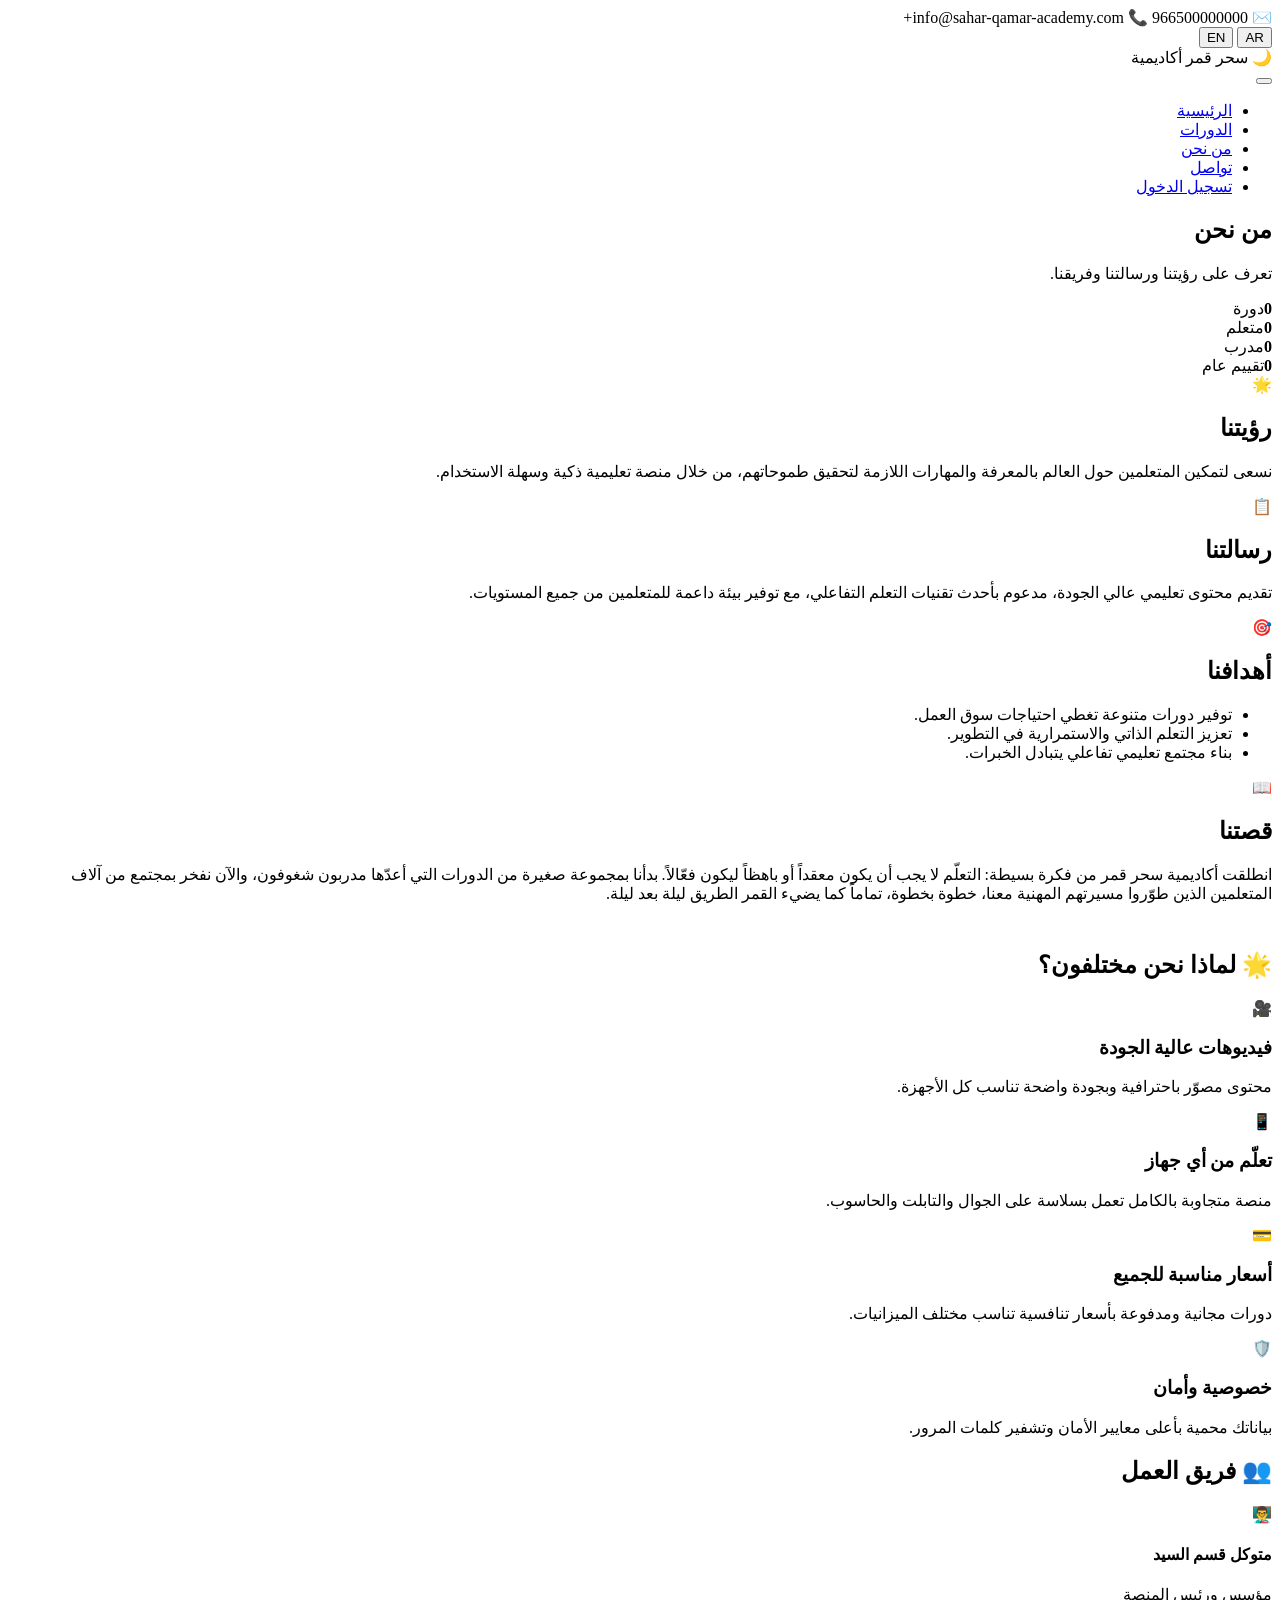
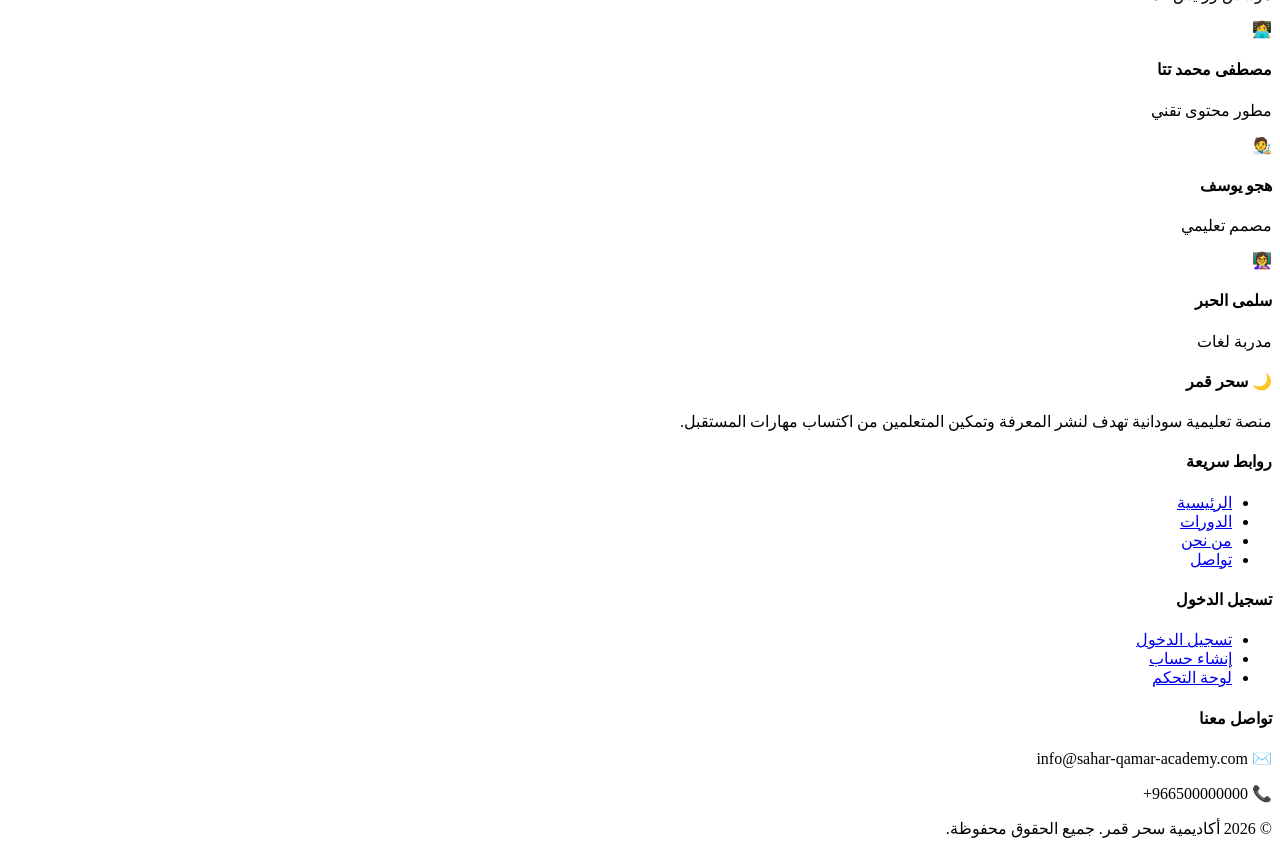
==== about.html @ 7740fefd "Add files via upload" ====
<!DOCTYPE html>
<html lang="ar" dir="rtl">
<head>
    <meta charset="UTF-8" />
    <meta name="viewport" content="width=device-width, initial-scale=1.0" />
    <title>من نحن | أكاديمية سحر قمر</title>
    <link rel="icon" href="data:image/svg+xml,<svg xmlns=%22http://www.w3.org/2000/svg%22 viewBox=%220 0 100 100%22><text y=%22.9em%22 font-size=%2290%22>🌙</text></svg>" />
    <link rel="stylesheet" href="style.css" />
</head>
<body>
    <div class="topbar">
        <div class="container">
            <div class="topbar-contact">
                <span data-i18n="top_email">✉️ info@sahar-qamar-academy.com</span>
                <span data-i18n="top_phone">📞 966500000000+</span>
            </div>
            <div class="lang-switch">
                <button type="button" data-lang="ar">AR</button>
                <button type="button" data-lang="en">EN</button>
            </div>
        </div>
    </div>

    <header class="navbar">
        <div class="container nav-container">
            <div class="logo">
                <span class="logo-icon">🌙</span>
                <span>
                    <span class="logo-text"><span data-i18n="site_name">سحر قمر</span></span>
                    <span class="logo-sub" data-i18n="site_name_sub">أكاديمية</span>
                </span>
            </div>
            <button class="nav-toggle" id="navToggle"><span></span><span></span><span></span></button>
            <nav class="nav-menu" id="navMenu">
                <ul>
                    <li><a href="index.html" data-i18n="nav_home">الرئيسية</a></li>
                    <li><a href="courses.html" data-i18n="nav_courses">الدورات</a></li>
                    <li><a href="about.html" class="active" data-i18n="nav_about">من نحن</a></li>
                    <li><a href="contact.html" data-i18n="nav_contact">تواصل</a></li>
                    <li><a href="login.html" id="navAuthLink" class="btn-nav-login" data-i18n="nav_login">تسجيل الدخول</a></li>
                </ul>
            </nav>
        </div>
    </header>

    <section class="page-header">
        <div class="container">
            <h1 data-i18n="ah_title">من نحن</h1>
            <p data-i18n="ah_desc">تعرف على رؤيتنا ورسالتنا وفريقنا.</p>
        </div>
    </section>

    <section class="about-section">
        <div class="container">
            <div class="stats-row">
                <div class="stat-box"><b class="counter" data-target="120" data-suffix="+">0</b><span data-i18n="stat_courses">دورة</span></div>
                <div class="stat-box"><b class="counter" data-target="12000" data-suffix="+">0</b><span data-i18n="stat_students">متعلم</span></div>
                <div class="stat-box"><b class="counter" data-target="45" data-suffix="+">0</b><span data-i18n="stat_instructors">مدرب</span></div>
                <div class="stat-box"><b class="counter" data-target="4.9" data-decimals="1" data-suffix="/5">0</b><span data-i18n="stat_rating">تقييم عام</span></div>
            </div>

            <div class="about-card">
                <div class="about-icon">🌟</div>
                <h2 data-i18n="vision_title">رؤيتنا</h2>
                <p data-i18n="vision_desc">نسعى لتمكين المتعلمين حول العالم بالمعرفة والمهارات اللازمة لتحقيق طموحاتهم، من خلال منصة تعليمية ذكية وسهلة الاستخدام.</p>
            </div>
            <div class="about-card">
                <div class="about-icon">📋</div>
                <h2 data-i18n="mission_title">رسالتنا</h2>
                <p data-i18n="mission_desc">تقديم محتوى تعليمي عالي الجودة، مدعوم بأحدث تقنيات التعلم التفاعلي، مع توفير بيئة داعمة للمتعلمين من جميع المستويات.</p>
            </div>
            <div class="about-card">
                <div class="about-icon">🎯</div>
                <h2 data-i18n="goals_title">أهدافنا</h2>
                <ul>
                    <li data-i18n="goal1">توفير دورات متنوعة تغطي احتياجات سوق العمل.</li>
                    <li data-i18n="goal2">تعزيز التعلم الذاتي والاستمرارية في التطوير.</li>
                    <li data-i18n="goal3">بناء مجتمع تعليمي تفاعلي يتبادل الخبرات.</li>
                </ul>
            </div>

            <div class="about-card">
                <div class="about-icon">📖</div>
                <h2 data-i18n="story_title">قصتنا</h2>
                <p data-i18n="story_desc">انطلقت أكاديمية سحر قمر من فكرة بسيطة: التعلّم لا يجب أن يكون معقداً أو باهظاً ليكون فعّالاً. بدأنا بمجموعة صغيرة من الدورات التي أعدّها مدربون شغوفون، والآن نفخر بمجتمع من آلاف المتعلمين الذين طوّروا مسيرتهم المهنية معنا، خطوة بخطوة، تماماً كما يضيء القمر الطريق ليلة بعد ليلة.</p>
            </div>

            <h2 class="section-title" style="margin-top:3rem;" data-i18n="why_diff_title">🌟 لماذا نحن مختلفون؟</h2>
            <div class="features-grid" style="margin-bottom:1rem;">
                <div class="feature-card">
                    <div class="feature-icon">🎥</div>
                    <h3 data-i18n="why1_title">فيديوهات عالية الجودة</h3>
                    <p data-i18n="why1_desc">محتوى مصوّر باحترافية وبجودة واضحة تناسب كل الأجهزة.</p>
                </div>
                <div class="feature-card">
                    <div class="feature-icon">📱</div>
                    <h3 data-i18n="why2_title">تعلّم من أي جهاز</h3>
                    <p data-i18n="why2_desc">منصة متجاوبة بالكامل تعمل بسلاسة على الجوال والتابلت والحاسوب.</p>
                </div>
                <div class="feature-card">
                    <div class="feature-icon">💳</div>
                    <h3 data-i18n="why3_title">أسعار مناسبة للجميع</h3>
                    <p data-i18n="why3_desc">دورات مجانية ومدفوعة بأسعار تنافسية تناسب مختلف الميزانيات.</p>
                </div>
                <div class="feature-card">
                    <div class="feature-icon">🛡️</div>
                    <h3 data-i18n="why4_title">خصوصية وأمان</h3>
                    <p data-i18n="why4_desc">بياناتك محمية بأعلى معايير الأمان وتشفير كلمات المرور.</p>
                </div>
            </div>

            <div class="team-section">
                <h2 data-i18n="team_title">👥 فريق العمل</h2>
                <div class="team-grid">
                    <div class="team-member">
                        <span class="team-emoji">👨‍🏫</span>
                        <h4>متوكل قسم السيد</h4>
                        <p>مؤسس ورئيس المنصة</p>
                    </div>
                    <div class="team-member">
                        <span class="team-emoji">👩‍💻</span>
                        <h4>مصطفى محمد تتا</h4>
                        <p>مطور محتوى تقني</p>
                    </div>
                    <div class="team-member">
                        <span class="team-emoji">🧑‍🎨</span>
                        <h4>هجو يوسف</h4>
                        <p>مصمم تعليمي</p>
                    </div>
                    <div class="team-member">
                        <span class="team-emoji">👩‍🏫</span>
                        <h4>سلمى الحبر</h4>
                        <p>مدربة لغات</p>
                    </div>
                </div>
            </div>
        </div>
    </section>

    <footer class="footer">
        <div class="container footer-container">
            <div class="footer-col">
                <h4>🌙 <span data-i18n="site_name">سحر قمر</span></h4>
                <p data-i18n="footer_about">منصة تعليمية سودانية تهدف لنشر المعرفة وتمكين المتعلمين من اكتساب مهارات المستقبل.</p>
            </div>
            <div class="footer-col">
                <h4 data-i18n="footer_links">روابط سريعة</h4>
                <ul>
                    <li><a href="index.html" data-i18n="nav_home">الرئيسية</a></li>
                    <li><a href="courses.html" data-i18n="nav_courses">الدورات</a></li>
                    <li><a href="about.html" data-i18n="nav_about">من نحن</a></li>
                    <li><a href="contact.html" data-i18n="nav_contact">تواصل</a></li>
                </ul>
            </div>
            <div class="footer-col">
                <h4 data-i18n="nav_login">تسجيل الدخول</h4>
                <ul>
                    <li><a href="login.html" data-i18n="nav_login">تسجيل الدخول</a></li>
                    <li><a href="register.html" data-i18n="nav_register">إنشاء حساب</a></li>
                    <li><a href="backend/admin/login.php">لوحة التحكم</a></li>
                </ul>
            </div>
            <div class="footer-col">
                <h4 data-i18n="footer_contact">تواصل معنا</h4>
                <p data-i18n="top_email">✉️ info@sahar-qamar-academy.com</p>
                <p data-i18n="top_phone">📞 966500000000+</p>
            </div>
        </div>
        <div class="footer-bottom"><p data-i18n="footer_rights">© 2026 أكاديمية سحر قمر. جميع الحقوق محفوظة.</p></div>
    </footer>

    <script src="lang.js"></script>
    <script src="script.js"></script>
</body>
</html>
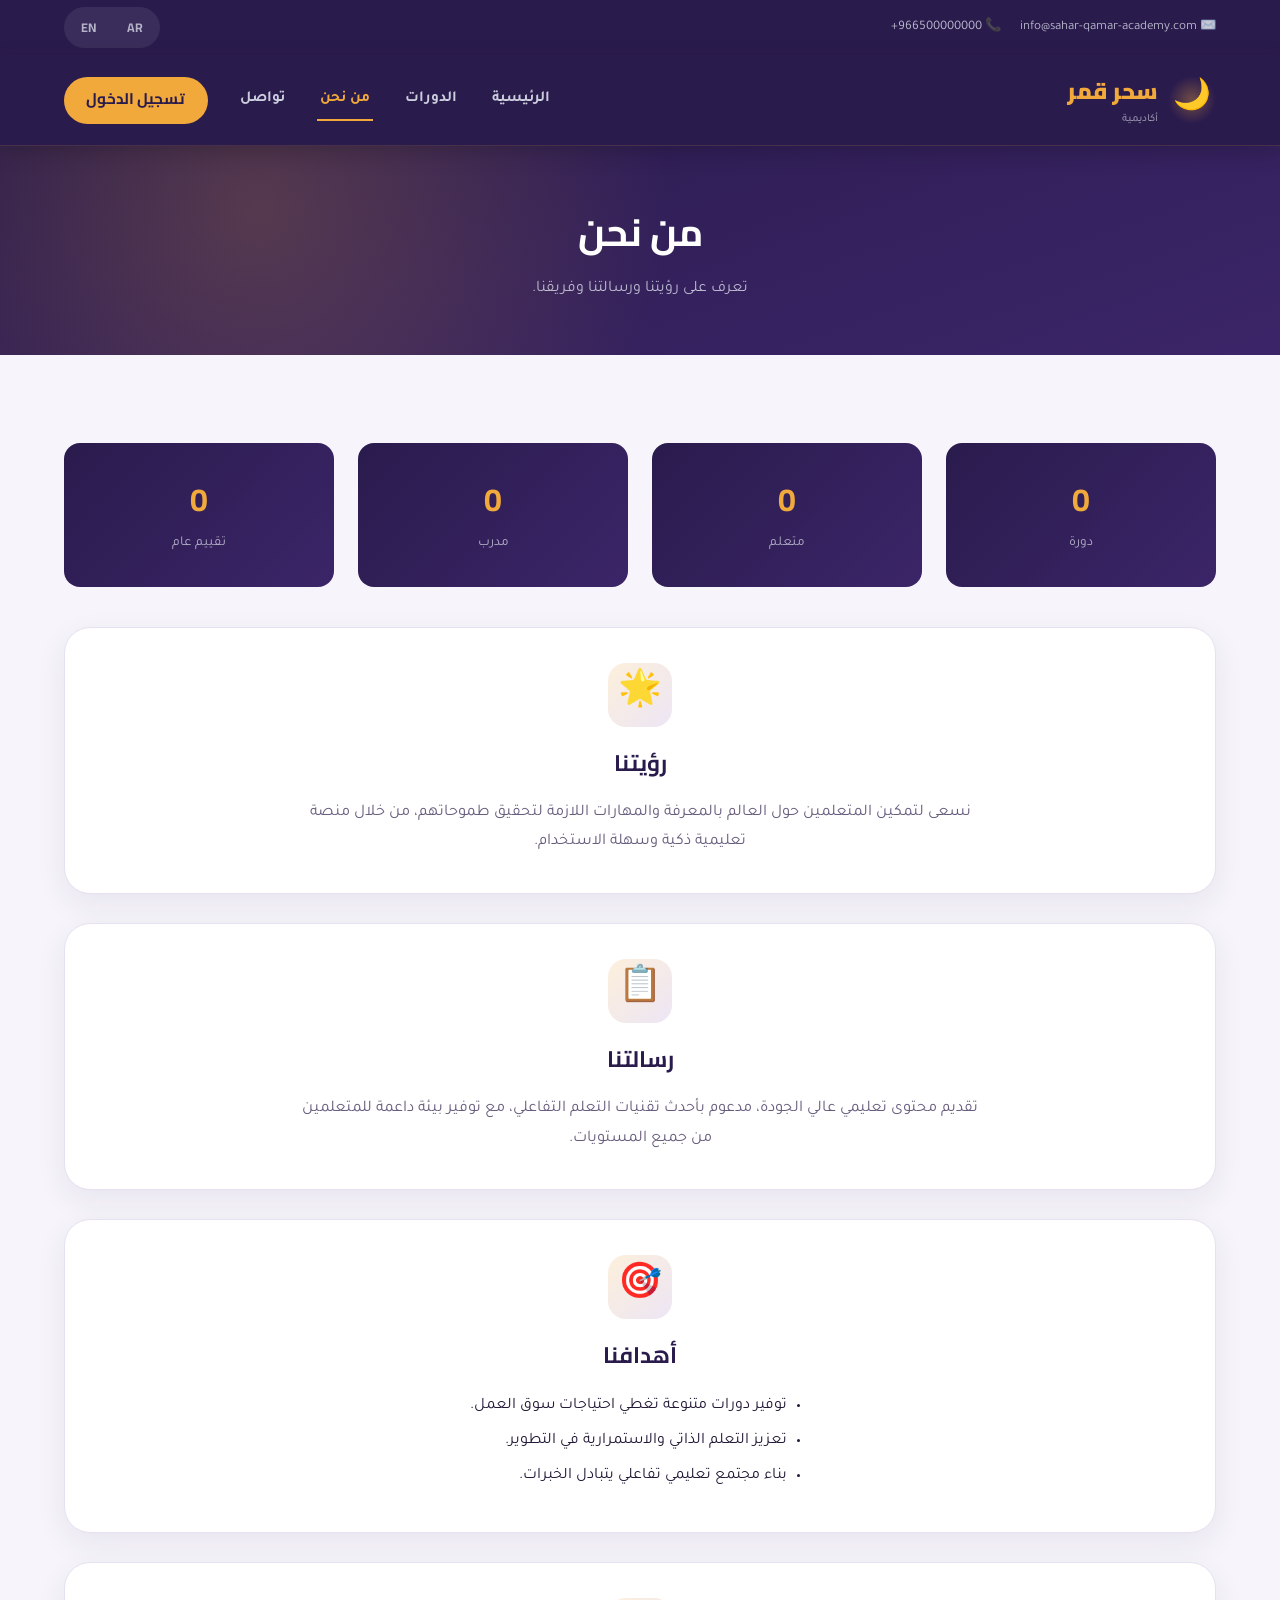
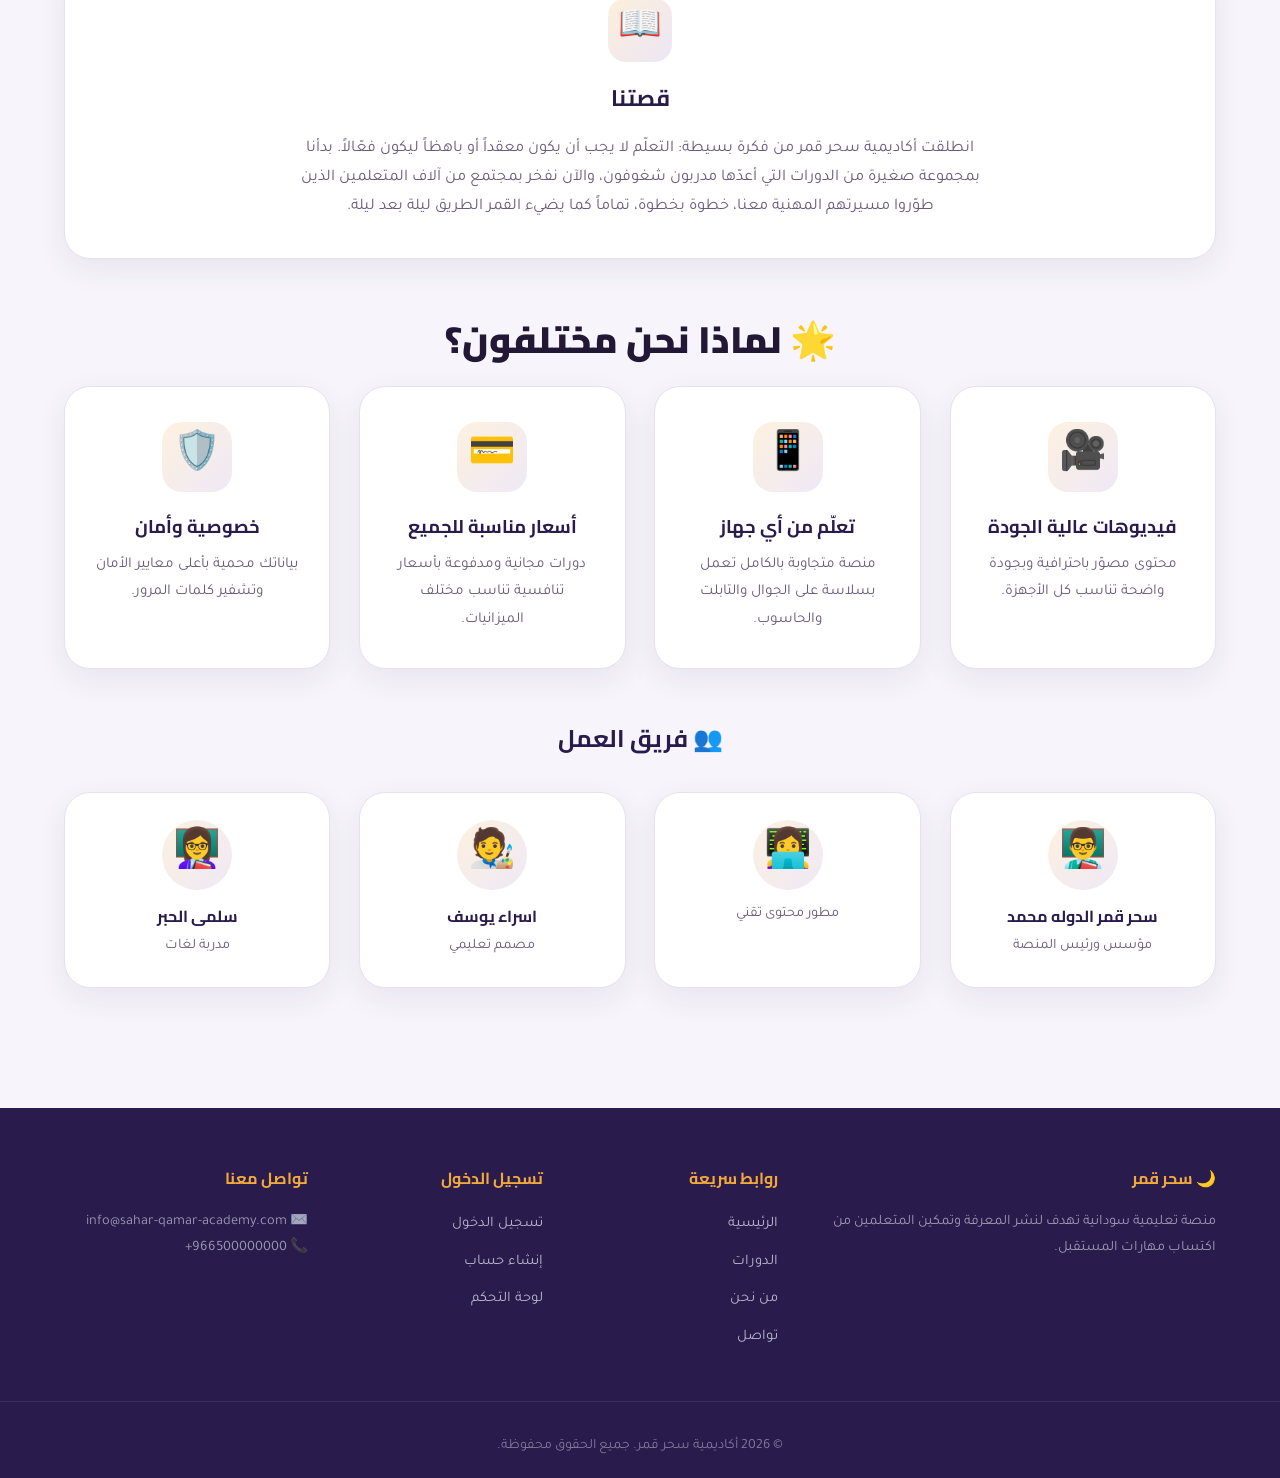
==== commit 714b1cca: "Add files via upload" ====
--- a/about.html
+++ b/about.html
@@ -114,17 +114,17 @@
                 <div class="team-grid">
                     <div class="team-member">
                         <span class="team-emoji">👨‍🏫</span>
-                        <h4>متوكل قسم السيد</h4>
+                        <h4>سحر قمر الدوله محمد</h4>
                         <p>مؤسس ورئيس المنصة</p>
                     </div>
                     <div class="team-member">
                         <span class="team-emoji">👩‍💻</span>
-                        <h4>مصطفى محمد تتا</h4>
+                      <h4<صفاء ابوحليمه ا</h4>
                         <p>مطور محتوى تقني</p>
                     </div>
                     <div class="team-member">
                         <span class="team-emoji">🧑‍🎨</span>
-                        <h4>هجو يوسف</h4>
+                        <h4>اسراء يوسف</h4>
                         <p>مصمم تعليمي</p>
                     </div>
                     <div class="team-member">
--- a/style.css
+++ b/style.css
@@ -0,0 +1,581 @@
+@import url('https://fonts.googleapis.com/css2?family=Cairo:wght@500;700;800;900&family=Tajawal:wght@400;500;700&display=swap');
+
+/* ============================================================
+   نظام التصميم — أكاديمية سحر قمر
+   الفكرة: أناقة ملكية — بنفسجي ملكي عميق،
+   توهّج ذهبي دافئ، ولمسة بنفسجية فاتحة مساعدة.
+   ============================================================ */
+:root{
+    --navy:        #2A1B4D;
+    --navy-2:      #3B2568;
+    --navy-3:      #4D3182;
+    --bg:          #F7F5FB;
+    --surface:     #FFFFFF;
+    --gold:        #F2A93B;
+    --gold-dark:   #D9860F;
+    --teal:        #8B5FBF;
+    --teal-dark:   #6B3FA0;
+    --text:        #221836;
+    --text-soft:   #675C7D;
+    --text-invert: #EDE8F7;
+    --border:      #E6E1F0;
+    --radius-lg:   26px;
+    --radius-md:   16px;
+    --radius-sm:   10px;
+    --shadow-soft: 0 10px 30px rgba(42, 27, 77, 0.08);
+    --shadow-gold: 0 10px 28px rgba(242, 169, 59, 0.35);
+    --font-display: 'Cairo', 'Segoe UI', Tahoma, sans-serif;
+    --font-body:    'Tajawal', 'Segoe UI', Tahoma, sans-serif;
+}
+
+*{ margin:0; padding:0; box-sizing:border-box; }
+
+html{ scroll-behavior:smooth; }
+
+body{
+    background: var(--bg);
+    color: var(--text);
+    font-family: var(--font-body);
+    line-height: 1.8;
+    overflow-x: hidden;
+}
+
+/* ===== انتقال سلس بين الصفحات ===== */
+html.page-transition body{ opacity:0; transform:translateY(14px) scale(.99); transition:opacity .32s ease, transform .32s ease; }
+html.page-transition.page-loaded body{ opacity:1; transform:translateY(0) scale(1); }
+html.page-transition.page-leaving body{ opacity:0; transform:translateY(-14px) scale(.99); transition:opacity .18s ease, transform .18s ease; }
+@media (prefers-reduced-motion: reduce){
+    html.page-transition body{ opacity:1; transform:none; transition:none; }
+}
+
+h1,h2,h3,h4,h5,.brand-font{ font-family: var(--font-display); }
+
+.container{ max-width:1200px; margin:0 auto; padding:0 1.5rem; }
+
+a{ text-decoration:none; color:inherit; }
+ul{ list-style:none; }
+img{ max-width:100%; display:block; }
+
+::selection{ background: var(--gold); color: var(--navy); }
+
+:focus-visible{ outline: 3px solid var(--teal); outline-offset: 3px; border-radius: 6px; }
+
+/* ===== أزرار ===== */
+.btn{
+    display:inline-flex; align-items:center; justify-content:center; gap:.5rem;
+    padding:.85rem 2.1rem; border-radius:50px; font-weight:700; font-size:1rem;
+    font-family: var(--font-display);
+    transition:.25s ease; border:none; cursor:pointer; text-align:center;
+}
+.btn-primary{
+    background: linear-gradient(135deg, var(--gold) 0%, var(--gold-dark) 100%);
+    color: var(--navy);
+    box-shadow: var(--shadow-gold);
+}
+.btn-primary:hover{ transform:translateY(-3px); box-shadow:0 14px 32px rgba(242,169,59,.45); }
+
+.btn-outline{
+    background: transparent; color: var(--text-invert);
+    border:2px solid rgba(232,236,247,.4);
+}
+.btn-outline:hover{ background: rgba(232,236,247,.12); border-color: var(--gold); color: var(--gold); }
+
+.text-center{ text-align:center; }
+
+/* ===== شريط اللغة العلوي ===== */
+.topbar{
+    background: var(--navy);
+    color: rgba(232,236,247,.75);
+    font-size:.82rem;
+    padding:.45rem 0;
+}
+.topbar .container{
+    display:flex; justify-content:space-between; align-items:center; flex-wrap:wrap; gap:.5rem;
+}
+.topbar-contact{ display:flex; gap:1.2rem; flex-wrap:wrap; }
+.lang-switch{
+    display:flex; gap:.35rem; background:rgba(255,255,255,.08);
+    padding:.25rem; border-radius:30px;
+}
+.lang-switch button{
+    background:transparent; border:none; color:rgba(232,236,247,.7);
+    font-family: var(--font-display); font-weight:700; font-size:.78rem;
+    padding:.3rem .8rem; border-radius:20px; cursor:pointer; transition:.2s;
+}
+.lang-switch button.active{ background: var(--gold); color: var(--navy); }
+
+/* ===== شريط التنقل ===== */
+.navbar{
+    background: var(--navy);
+    padding: 1rem 0;
+    position: sticky; top:0; z-index:100;
+    box-shadow: 0 6px 20px rgba(0,0,0,.18);
+    border-bottom: 1px solid rgba(242,169,59,.15);
+}
+.nav-container{ display:flex; justify-content:space-between; align-items:center; }
+
+.logo{ display:flex; align-items:center; gap:.6rem; }
+.logo-icon{
+    font-size:1.9rem; width:48px; height:48px; display:flex; align-items:center; justify-content:center;
+    background: radial-gradient(circle, rgba(242,169,59,.35) 0%, rgba(242,169,59,0) 70%);
+}
+.logo-text{
+    font-family: var(--font-display); font-weight:900; font-size:1.4rem; color:#fff; letter-spacing:.3px;
+}
+.logo-text span{ color: var(--gold); }
+.logo-sub{
+    display:block; font-size:.68rem; font-weight:500; color: rgba(232,236,247,.55);
+    font-family: var(--font-body); margin-top:-2px;
+}
+
+.nav-menu{
+    position:static; background:transparent; border:none; box-shadow:none; padding:0; min-width:0;
+    opacity:1; visibility:visible; transform:none;
+}
+.nav-menu ul{ display:flex; align-items:center; gap:1.8rem; }
+.nav-menu ul li a{
+    display:inline-block; color: rgba(232,236,247,.85); font-weight:600; font-size:.96rem;
+    padding:.4rem .2rem; border-radius:0; border-bottom:2px solid transparent; transition:.25s;
+}
+.nav-menu ul li a:hover, .nav-menu ul li a.active{
+    background:transparent; border-bottom-color: var(--gold); color: var(--gold);
+}
+.nav-menu .btn-nav-login{
+    background: var(--gold); color: var(--navy); padding:.55rem 1.4rem; border-radius:30px;
+    font-family: var(--font-display); font-weight:700; margin-top:0;
+}
+.nav-menu .btn-nav-login:hover{ background: var(--gold-dark); }
+
+.nav-toggle{ display:none; flex-direction:column; gap:5px; background:none; border:none; cursor:pointer; padding:.4rem; z-index:201; position:relative; }
+.nav-toggle span{ display:block; width:26px; height:3px; background: var(--gold); border-radius:3px; transition:.25s; }
+.nav-toggle.active span:nth-child(1){ transform:translateY(8px) rotate(45deg); }
+.nav-toggle.active span:nth-child(2){ opacity:0; }
+.nav-toggle.active span:nth-child(3){ transform:translateY(-8px) rotate(-45deg); }
+.nav-container{ position:relative; }
+
+/* ===== البانر الرئيسي ===== */
+.hero{
+    padding: 5rem 0 6rem;
+    background: radial-gradient(circle at 85% 20%, rgba(242,169,59,.25) 0%, transparent 45%),
+                linear-gradient(160deg, var(--navy) 0%, var(--navy-2) 55%, var(--navy-3) 100%);
+    color: var(--text-invert);
+    position: relative;
+    overflow: hidden;
+}
+.hero::before{
+    content:'';
+    position:absolute; inset:0;
+    background-image: radial-gradient(rgba(255,255,255,.06) 1px, transparent 1px);
+    background-size: 26px 26px;
+    opacity:.5;
+}
+.hero-container{ display:flex; flex-direction:column; align-items:center; text-align:center; gap:2.5rem; position:relative; z-index:1; }
+.hero-content{ flex:1.1; max-width:720px; }
+.hero-content p{ margin-inline:auto; }
+.hero-buttons{ justify-content:center; }
+.hero-stats{ justify-content:center; }
+.hero-eyebrow{
+    display:inline-flex; align-items:center; gap:.5rem;
+    background: rgba(242,169,59,.14); border:1px solid rgba(242,169,59,.4);
+    color: var(--gold); font-weight:700; font-size:.82rem;
+    padding:.4rem 1rem; border-radius:30px; margin-bottom:1.4rem;
+}
+.hero-content h1{
+    font-size:3.1rem; font-weight:900; line-height:1.25; color:#fff;
+}
+.hero-content h1 span{
+    background: linear-gradient(90deg, var(--gold), #ffd68a);
+    -webkit-background-clip:text; background-clip:text; color:transparent;
+}
+.hero-content p{ margin:1.4rem 0 2rem; font-size:1.15rem; color: rgba(232,236,247,.78); max-width:560px; }
+.hero-buttons{ display:flex; gap:1rem; flex-wrap:wrap; margin-bottom:2.5rem; }
+
+.hero-stats{ display:flex; gap:2.2rem; flex-wrap:wrap; }
+.hero-stat b{ display:block; font-family:var(--font-display); font-size:1.7rem; color: var(--gold); }
+.hero-stat span{ font-size:.85rem; color: rgba(232,236,247,.65); }
+
+.hero-image{ flex:1; display:flex; justify-content:center; position:relative; z-index:1; }
+.beacon{
+    position:relative; width:280px; height:280px; display:flex; align-items:center; justify-content:center;
+}
+.beacon::before{
+    content:''; position:absolute; inset:-40px;
+    background: radial-gradient(circle, rgba(242,169,59,.42) 0%, rgba(139,95,191,.22) 45%, transparent 70%);
+    animation: pulseGlow 3.5s ease-in-out infinite;
+}
+.beacon-icon{ font-size:9rem; filter: drop-shadow(0 10px 30px rgba(245,185,66,.55)); position:relative; display:inline-block; animation: floatMoon 5s ease-in-out infinite; }
+.sparkle{ position:absolute; font-size:1.4rem; animation: twinkle 2.4s ease-in-out infinite; }
+.sparkle.s1{ top:8%; right:12%; animation-delay:0s; }
+.sparkle.s2{ bottom:14%; left:8%; font-size:1rem; animation-delay:.8s; }
+.sparkle.s3{ top:20%; left:0; font-size:1.1rem; animation-delay:1.4s; }
+@keyframes pulseGlow{
+    0%,100%{ transform:scale(1); opacity:.8; }
+    50%{ transform:scale(1.12); opacity:1; }
+}
+@keyframes floatMoon{
+    0%,100%{ transform:translateY(0) rotate(-2deg); }
+    50%{ transform:translateY(-14px) rotate(2deg); }
+}
+@keyframes twinkle{
+    0%,100%{ opacity:.25; transform:scale(.8); }
+    50%{ opacity:1; transform:scale(1.15); }
+}
+@media (prefers-reduced-motion: reduce){ .beacon::before, .beacon-icon, .sparkle{ animation:none; } }
+
+/* ===== ظهور تدريجي عند التمرير ===== */
+.reveal{ opacity:0; transform:translateY(26px); transition:opacity .7s ease, transform .7s ease; }
+.reveal.in-view{ opacity:1; transform:translateY(0); }
+@media (prefers-reduced-motion: reduce){ .reveal{ opacity:1; transform:none; transition:none; } }
+
+/* ===== شريط الشركاء / الثقة ===== */
+.trust-strip{
+    background: var(--surface); padding:1.4rem 0; border-bottom:1px solid var(--border);
+}
+.trust-strip .container{
+    display:flex; justify-content:center; gap:2.5rem; flex-wrap:wrap;
+    color: var(--text-soft); font-weight:700; font-size:.95rem;
+}
+
+/* ===== العناوين ===== */
+.section-eyebrow{
+    display:block; text-align:center; color: var(--teal); font-weight:800;
+    letter-spacing:1px; font-size:.85rem; margin-bottom:.6rem;
+}
+.section-title{
+    font-size:2.3rem; font-weight:900; text-align:center; margin-bottom:.8rem; color: var(--text);
+}
+.section-title span{ color: var(--gold-dark); }
+.section-subtitle{
+    text-align:center; color: var(--text-soft); max-width:560px; margin:0 auto 3rem;
+    font-size:1.05rem;
+}
+
+/* ===== المميزات ===== */
+.features{ padding:5rem 0; }
+.features-grid{ display:grid; grid-template-columns:repeat(auto-fit,minmax(230px,1fr)); gap:1.8rem; }
+.feature-card{
+    background: var(--surface); padding:2.2rem 1.7rem; border-radius: var(--radius-lg);
+    text-align:center; box-shadow: var(--shadow-soft); border:1px solid var(--border);
+    transition:.3s;
+}
+.feature-card:hover{ transform:translateY(-8px); border-color: var(--gold); }
+.feature-icon{
+    font-size:2.4rem; margin-bottom:1.1rem; width:70px; height:70px; border-radius:20px;
+    display:flex; align-items:center; justify-content:center; margin-inline:auto;
+    background: linear-gradient(135deg, rgba(242,169,59,.16), rgba(139,95,191,.14));
+}
+.feature-card h3{ color: var(--navy); margin-bottom:.5rem; font-size:1.15rem; }
+.feature-card p{ color: var(--text-soft); font-size:.95rem; }
+
+/* ===== المسار (كيف تبدأ) ===== */
+.path-section{ padding:5rem 0; background: var(--surface); }
+.path-track{
+    display:grid; grid-template-columns:repeat(4,1fr); gap:1.5rem; position:relative;
+}
+.path-track::before{
+    content:''; position:absolute; top:34px; right:12%; left:12%; height:3px;
+    background: repeating-linear-gradient(90deg, var(--gold) 0 10px, transparent 10px 18px);
+    z-index:0;
+}
+.path-step{ text-align:center; position:relative; z-index:1; }
+.path-num{
+    width:68px; height:68px; border-radius:50%; margin:0 auto 1rem; display:flex; align-items:center; justify-content:center;
+    background: linear-gradient(135deg, var(--navy), var(--navy-2)); color: var(--gold);
+    font-family: var(--font-display); font-weight:900; font-size:1.3rem;
+    border:3px solid var(--gold); box-shadow: 0 6px 18px rgba(42,27,77,.18);
+}
+.path-step h4{ color: var(--navy); margin-bottom:.4rem; }
+.path-step p{ color: var(--text-soft); font-size:.9rem; }
+
+/* ===== دعوة للانضمام (CTA) ===== */
+.cta-band{
+    margin: 2rem auto 5rem; max-width:1140px;
+    background: linear-gradient(120deg, var(--navy) 0%, var(--teal-dark) 130%);
+    border-radius: var(--radius-lg);
+    padding: 3rem 2.5rem; color:#fff; text-align:center;
+    box-shadow: var(--shadow-soft);
+}
+.cta-band h2{ font-size:1.9rem; margin-bottom:.7rem; }
+.cta-band p{ color: rgba(232,236,247,.8); margin-bottom:1.6rem; }
+
+/* ===== صفحة الدورات ===== */
+.page-header{
+    padding: 3.2rem 0; text-align:center;
+    background: linear-gradient(160deg, var(--navy) 0%, var(--navy-2) 100%);
+    color:#fff; position:relative; overflow:hidden;
+}
+.page-header::after{
+    content:''; position:absolute; inset:0;
+    background: radial-gradient(circle at 20% 30%, rgba(242,169,59,.2), transparent 40%);
+}
+.page-header .container{ position:relative; z-index:1; }
+.page-header h1{ font-size:2.4rem; margin-bottom:.5rem; }
+.page-header p{ color: rgba(232,236,247,.75); }
+
+.courses-section{ padding:3rem 0 4.5rem; }
+
+.filter-buttons{ display:flex; flex-wrap:wrap; gap:.7rem; margin-bottom:2.2rem; justify-content:center; }
+.filter-btn{
+    padding:.55rem 1.5rem; border-radius:30px; border:2px solid var(--gold);
+    background: transparent; color: var(--gold-dark); font-weight:700; cursor:pointer; transition:.25s;
+    font-family: var(--font-display);
+}
+.filter-btn:hover{ background: rgba(242,169,59,.1); }
+.filter-btn.active{ background: var(--gold); color: var(--navy); border-color: var(--gold); }
+
+.courses-grid{ display:grid; grid-template-columns:repeat(auto-fill,minmax(260px,1fr)); gap:1.8rem; }
+.course-card{
+    background: var(--surface); border-radius: var(--radius-lg); padding:0; overflow:hidden;
+    border:1px solid var(--border); box-shadow: var(--shadow-soft); transition:.3s;
+    display:flex; flex-direction:column;
+}
+.course-card:hover{ transform:translateY(-6px); border-color: var(--gold); }
+.course-cover{
+    position:relative; width:100%; aspect-ratio:5/3; overflow:hidden;
+    background: linear-gradient(135deg, var(--navy) 0%, var(--teal-dark) 100%);
+}
+.course-cover img{
+    width:100%; height:100%; object-fit:cover; display:block;
+}
+.course-cover-icon{
+    position:absolute; bottom:.7rem; inset-inline-start:.7rem;
+    width:38px; height:38px; border-radius:12px; font-size:1.15rem;
+    display:flex; align-items:center; justify-content:center;
+    background: rgba(15,10,28,.45); backdrop-filter: blur(3px);
+    box-shadow: 0 4px 14px rgba(0,0,0,.25);
+}
+.course-body{ padding:1.4rem 1.4rem 1.6rem; display:flex; flex-direction:column; flex-grow:1; }
+.course-tag{
+    align-self:flex-start; font-size:.72rem; font-weight:700; color: var(--teal-dark);
+    background: rgba(139,95,191,.12); padding:.2rem .7rem; border-radius:20px; margin-bottom:.6rem;
+}
+.course-card h4{ font-size:1.12rem; color: var(--navy); margin-bottom:.4rem; }
+.course-card .desc{ color: var(--text-soft); font-size:.9rem; flex-grow:1; }
+.course-meta{ display:flex; gap:1rem; color:var(--text-soft); font-size:.8rem; margin:.7rem 0; }
+.course-card .price{ font-weight:800; color: var(--gold-dark); margin:.3rem 0 .8rem; font-size:1.05rem; font-family:var(--font-display); }
+.course-card .btn-sm{
+    background: var(--navy); color:#fff; border:none; padding:.55rem 1.3rem; border-radius:30px;
+    font-size:.85rem; font-weight:700; cursor:pointer; transition:.25s; align-self:flex-start;
+    font-family: var(--font-display);
+}
+.course-card .btn-sm:hover{ background: var(--gold-dark); }
+
+/* ===== صفحة التفاصيل ===== */
+.details-section{ padding:2.5rem 0 4.5rem; }
+.detail-card{
+    background: var(--surface); padding:0; border-radius: var(--radius-lg);
+    border:1px solid var(--border); margin-bottom:2.5rem; overflow:hidden; box-shadow: var(--shadow-soft);
+}
+.detail-cover-wrap{ width:100%; aspect-ratio:16/6; overflow:hidden; }
+.detail-cover-wrap img{ width:100%; height:100%; object-fit:cover; display:block; }
+.detail-hero{
+    padding:2.6rem 2.6rem 2rem; color:#fff;
+    background: linear-gradient(135deg, var(--navy) 0%, var(--teal-dark) 100%);
+}
+.detail-card .detail-cover{ font-size:3rem; display:block; margin-bottom:.6rem; }
+.detail-card h2{ font-size:1.9rem; }
+.detail-body{ padding:2rem 2.6rem 2.4rem; }
+.detail-card .meta{ color: var(--text-soft); font-size:.95rem; margin:.4rem 0; }
+.detail-card .full-desc{ margin-top:1rem; line-height:1.9; color: var(--text); }
+
+.comments-section{ background: var(--surface); padding:2.2rem; border-radius: var(--radius-lg); border:1px solid var(--border); box-shadow: var(--shadow-soft); }
+.comments-section h3{ color: var(--navy); margin-bottom:1.5rem; }
+.comment-item{ background: var(--bg); padding:1rem 1.2rem; border-radius:16px; margin-bottom:1rem; border-right:4px solid var(--gold); }
+.comment-item strong{ color: var(--navy); }
+.comment-item .comment-date{ color: var(--text-soft); font-size:.8rem; margin-right:1rem; }
+.add-comment{ margin-top:2rem; }
+.add-comment h4{ color: var(--navy); margin-bottom:1rem; }
+
+/* ===== نماذج عامة ===== */
+.form-group{ margin-bottom:1.2rem; }
+.form-group label{ display:block; margin-bottom:.4rem; font-weight:700; color: var(--navy); font-size:.92rem; }
+.form-group input, .form-group textarea, .form-group select{
+    width:100%; padding:.8rem 1rem; border-radius: var(--radius-sm); border:2px solid var(--border);
+    font-family: var(--font-body); font-size:.95rem; background: var(--bg); transition:.2s; color: var(--text);
+}
+.form-group input:focus, .form-group textarea:focus, .form-group select:focus{
+    outline:none; border-color: var(--gold); background:#fff;
+}
+
+/* ===== نموذج التواصل ===== */
+.contact-section{ padding:3rem 0 4.5rem; }
+.contact-grid{ display:grid; grid-template-columns:1fr 1.4fr; gap:2rem; }
+.contact-info, .contact-form-card{
+    background: var(--surface); padding:2.2rem; border-radius: var(--radius-lg); border:1px solid var(--border);
+    box-shadow: var(--shadow-soft);
+}
+.contact-info h3, .contact-form-card h3{ color: var(--navy); margin-bottom:1.4rem; }
+.contact-info p{ margin-bottom:.9rem; color: var(--text); }
+.contact-info-item{ display:flex; align-items:flex-start; gap:.8rem; margin-bottom:1.2rem; }
+.contact-info-item .ic{
+    width:42px; height:42px; border-radius:12px; background: rgba(242,169,59,.15); color: var(--gold-dark);
+    display:flex; align-items:center; justify-content:center; font-size:1.2rem; flex-shrink:0;
+}
+.map-box{ margin-top:1.4rem; border-radius:16px; overflow:hidden; border:1px solid var(--border); }
+
+/* ===== من نحن ===== */
+.about-section{ padding:3rem 0 4.5rem; }
+.about-card{
+    background: var(--surface); padding:2.2rem; border-radius: var(--radius-lg); border:1px solid var(--border);
+    margin-bottom:1.8rem; text-align:center; box-shadow: var(--shadow-soft);
+}
+.about-icon{
+    font-size:2.2rem; margin-bottom:1rem; width:64px; height:64px; border-radius:18px;
+    display:flex; align-items:center; justify-content:center; margin-inline:auto;
+    background: linear-gradient(135deg, rgba(242,169,59,.18), rgba(139,95,191,.16));
+}
+.about-card h2{ color: var(--navy); margin-bottom:1rem; font-size:1.4rem; }
+.about-card p{ color: var(--text-soft); font-size:1.02rem; max-width:700px; margin:0 auto; }
+.about-card ul{ display:inline-block; text-align:right; list-style:disc; padding-right:1.5rem; color: var(--text); }
+.about-card ul li{ margin-bottom:.4rem; }
+
+.stats-row{ display:grid; grid-template-columns:repeat(auto-fit,minmax(150px,1fr)); gap:1.5rem; margin:2.5rem 0; }
+.stat-box{
+    background: linear-gradient(135deg, var(--navy), var(--navy-2)); color:#fff; text-align:center;
+    padding:1.8rem 1rem; border-radius: var(--radius-md);
+}
+.stat-box b{ display:block; font-family: var(--font-display); font-size:2rem; color: var(--gold); }
+.stat-box span{ font-size:.85rem; color: rgba(232,236,247,.7); }
+
+.team-section{ margin-top:3rem; }
+.team-section h2{ text-align:center; color: var(--navy); margin-bottom:2rem; }
+.team-grid{ display:grid; grid-template-columns:repeat(auto-fit,minmax(190px,1fr)); gap:1.8rem; }
+.team-member{
+    background: var(--surface); padding:1.7rem; border-radius: var(--radius-lg); border:1px solid var(--border);
+    text-align:center; transition:.3s; box-shadow: var(--shadow-soft);
+}
+.team-member:hover{ border-color: var(--gold); transform:translateY(-5px); }
+.team-emoji{
+    font-size:2.4rem; display:flex; align-items:center; justify-content:center; margin:0 auto .7rem;
+    width:70px; height:70px; border-radius:50%; background: linear-gradient(135deg, rgba(242,169,59,.16), rgba(139,95,191,.14));
+}
+.team-member h4{ color: var(--navy); margin-bottom:.2rem; }
+.team-member p{ color: var(--text-soft); font-size:.9rem; }
+
+/* ===== الفوتر ===== */
+.footer{ background: var(--navy); color: rgba(232,236,247,.75); padding:3.5rem 0 1.2rem; margin-top:3rem; }
+.footer-container{ display:grid; grid-template-columns:2fr 1fr 1fr 1.2fr; gap:2rem; }
+.footer-col h4{ color: var(--gold); margin-bottom:1.1rem; font-family: var(--font-display); }
+.footer-col p{ font-size:.9rem; color: rgba(232,236,247,.6); }
+.footer-col ul li{ margin-bottom:.55rem; }
+.footer-col ul li a{ font-size:.92rem; transition:.2s; }
+.footer-col ul li a:hover{ color: var(--gold); }
+.footer-social{ display:flex; gap:.7rem; margin-top:1rem; }
+.footer-social a{
+    width:38px; height:38px; border-radius:50%; background: rgba(255,255,255,.08);
+    display:flex; align-items:center; justify-content:center; transition:.2s;
+}
+.footer-social a:hover{ background: var(--gold); color: var(--navy); }
+.footer-bottom{
+    text-align:center; padding-top:2rem; margin-top:2.5rem; border-top:1px solid rgba(255,255,255,.08);
+    color: rgba(232,236,247,.45); font-size:.88rem;
+}
+
+/* ===== تسجيل الدخول / إنشاء حساب ===== */
+.login-section{ padding:3.5rem 0 5rem; min-height:70vh; display:flex; align-items:center;
+    background: radial-gradient(circle at 15% 15%, rgba(242,169,59,.08), transparent 40%); }
+.login-container{ max-width:460px; margin:0 auto; width:100%; }
+.login-card{
+    background: var(--surface); padding:2.6rem 2.2rem; border-radius: var(--radius-lg);
+    border:1px solid var(--border); box-shadow: 0 20px 50px rgba(42,27,77,.1);
+}
+.login-card .login-icon{
+    font-size:2.4rem; text-align:center; display:flex; align-items:center; justify-content:center;
+    width:70px; height:70px; border-radius:20px; margin:0 auto .8rem;
+    background: linear-gradient(135deg, var(--navy), var(--navy-2)); color: var(--gold);
+}
+.login-card h2{ text-align:center; color: var(--navy); font-size:1.7rem; margin-bottom:.4rem; }
+.login-card .subtitle{ text-align:center; color: var(--text-soft); font-size:.95rem; margin-bottom:1.8rem; }
+
+.login-message{ padding:.8rem 1rem; border-radius:10px; margin-bottom:1rem; font-weight:600; display:none; font-size:.9rem; }
+.login-message.error{ display:block; background:#FDECEC; color:#C0392B; border:1px solid #F5C6C6; }
+.login-message.success{ display:block; background:#E7F7F3; color:#0E7A66; border:1px solid #B7E6DA; }
+
+.login-options{ display:flex; justify-content:space-between; align-items:center; margin:1rem 0 1.5rem; font-size:.88rem; }
+.login-options label{ display:flex; align-items:center; gap:.4rem; color: var(--text-soft); cursor:pointer; }
+.login-options label input[type="checkbox"]{ width:17px; height:17px; accent-color: var(--gold); cursor:pointer; }
+.login-options a{ color: var(--gold-dark); font-weight:600; }
+.login-options a:hover{ text-decoration:underline; }
+
+.btn-login{
+    width:100%; padding:.9rem; font-size:1.05rem; border-radius:12px;
+    background: linear-gradient(135deg, var(--gold), var(--gold-dark)); color: var(--navy); border:none;
+    font-weight:800; cursor:pointer; transition:.25s; box-shadow: var(--shadow-gold);
+    font-family: var(--font-display);
+}
+.btn-login:hover{ transform:translateY(-2px); box-shadow:0 14px 30px rgba(242,169,59,.4); }
+.btn-login:active{ transform:translateY(0); }
+
+.register-link{ text-align:center; margin-top:1.5rem; color: var(--text-soft); font-size:.93rem; }
+.register-link a{ color: var(--gold-dark); font-weight:700; }
+.register-link a:hover{ text-decoration:underline; }
+
+.social-login{ margin-top:1.8rem; text-align:center; }
+.social-login p{ color: var(--text-soft); font-size:.88rem; margin-bottom:1rem; position:relative; }
+.social-login p::before, .social-login p::after{
+    content:''; position:absolute; top:50%; width:28%; height:1px; background: var(--border);
+}
+.social-login p::before{ right:0; }
+.social-login p::after{ left:0; }
+.social-buttons{ display:flex; gap:1rem; justify-content:center; }
+.social-btn{
+    display:flex; align-items:center; gap:.5rem; padding:.6rem 1.4rem; border-radius:12px;
+    border:2px solid var(--border); background:#fff; cursor:pointer; font-size:.92rem; font-weight:600;
+    transition:.25s; color: var(--text); font-family: var(--font-body);
+}
+.social-btn:hover{ border-color: var(--gold); background: #FFF8EC; }
+
+/* ===== استجابة الجوال ===== */
+@media (max-width: 900px){
+    .footer-container{ grid-template-columns:1fr 1fr; }
+    .path-track{ grid-template-columns:1fr 1fr; }
+    .path-track::before{ display:none; }
+}
+
+@media (max-width: 768px){
+    .topbar .container{ justify-content:center; text-align:center; }
+    .nav-menu{
+        position:absolute; inset-inline-end:0; top:calc(100% + 8px);
+        background: var(--navy-2); border:1px solid rgba(242,169,59,.2); border-radius:18px;
+        box-shadow: 0 20px 45px rgba(42,27,77,.35);
+        padding:.8rem; min-width:210px;
+        opacity:0; visibility:hidden; transform:translateY(-10px);
+        transition:.25s ease; z-index:200;
+    }
+    .nav-menu.open{ opacity:1; visibility:visible; transform:translateY(0); }
+    .nav-menu ul{ flex-direction:column; align-items:stretch; gap:.2rem; }
+    .nav-menu ul li a{ display:block; padding:.65rem 1rem; border-radius:10px; border-bottom:none; }
+    .nav-menu ul li a:hover, .nav-menu ul li a.active{ background: rgba(242,169,59,.12); }
+    .nav-menu .btn-nav-login{ text-align:center; margin-top:.4rem; }
+    .nav-toggle{ display:flex; }
+
+    .hero{ padding:3rem 0 3.5rem; }
+    .hero-content h1{ font-size:2.1rem; }
+    .beacon{ width:180px; height:180px; }
+    .beacon-icon{ font-size:6rem; }
+
+    .contact-grid{ grid-template-columns:1fr; }
+    .filter-buttons{ gap:.5rem; }
+    .courses-grid{ grid-template-columns:1fr; }
+    .detail-hero, .detail-body{ padding:1.6rem; }
+    .team-grid{ grid-template-columns:1fr 1fr; }
+    .footer-container{ grid-template-columns:1fr; text-align:center; }
+    .footer-social{ justify-content:center; }
+    .contact-info-item{ text-align:right; }
+    .cta-band{ padding:2.2rem 1.5rem; margin:2rem 1rem 3rem; }
+    .login-card{ padding:1.9rem 1.4rem; }
+    .login-options{ flex-direction:column; gap:.8rem; align-items:flex-start; }
+    .social-buttons{ flex-direction:column; align-items:center; }
+    .social-btn{ width:100%; justify-content:center; }
+}
+
+@media (max-width:480px){
+    .section-title{ font-size:1.8rem; }
+    .stats-row{ grid-template-columns:1fr 1fr; }
+    .path-track{ grid-template-columns:1fr; }
+}
+
+/* ===== دعم اللغة الإنجليزية (LTR) ===== */
+html[dir="ltr"] body{ font-family:'Tajawal','Segoe UI',sans-serif; }
+html[dir="ltr"] .comment-item{ border-right:none; border-left:4px solid var(--gold); }
+html[dir="ltr"] .about-card ul{ text-align:left; padding-right:0; padding-left:1.5rem; }
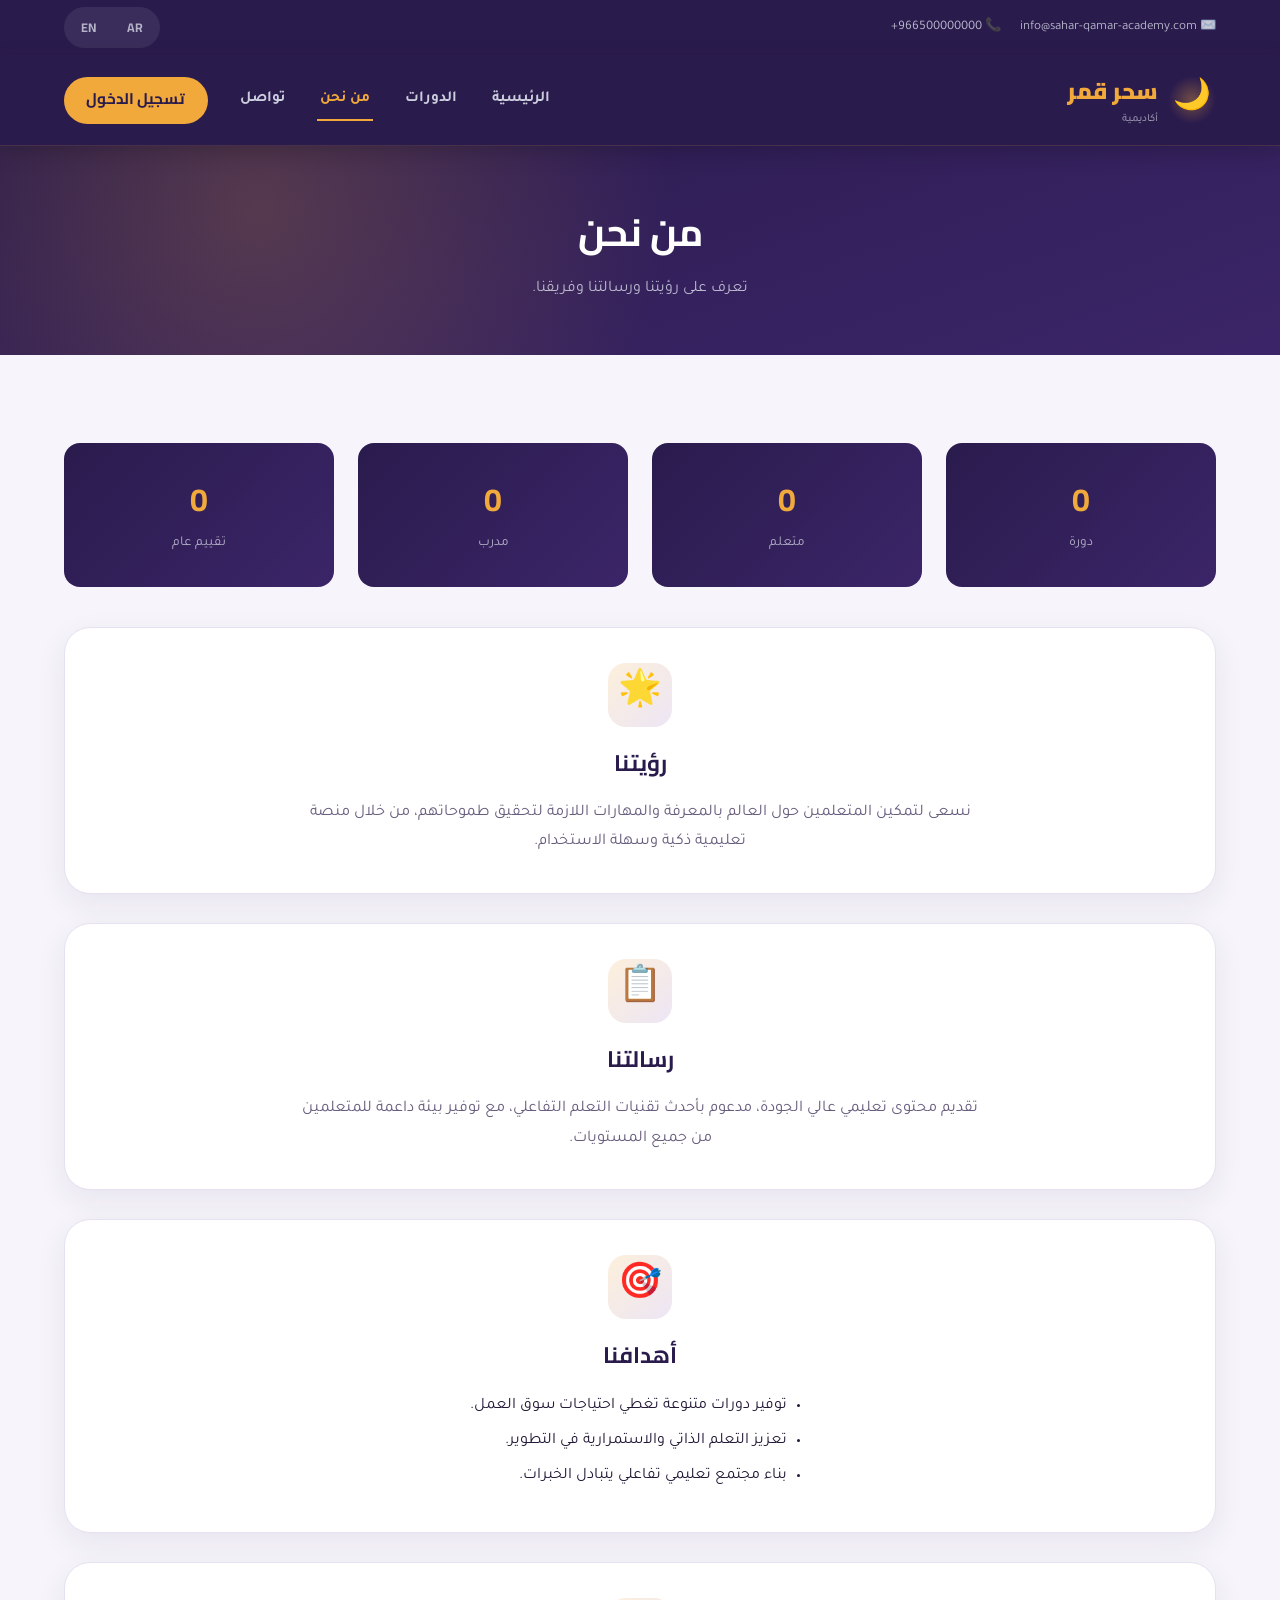
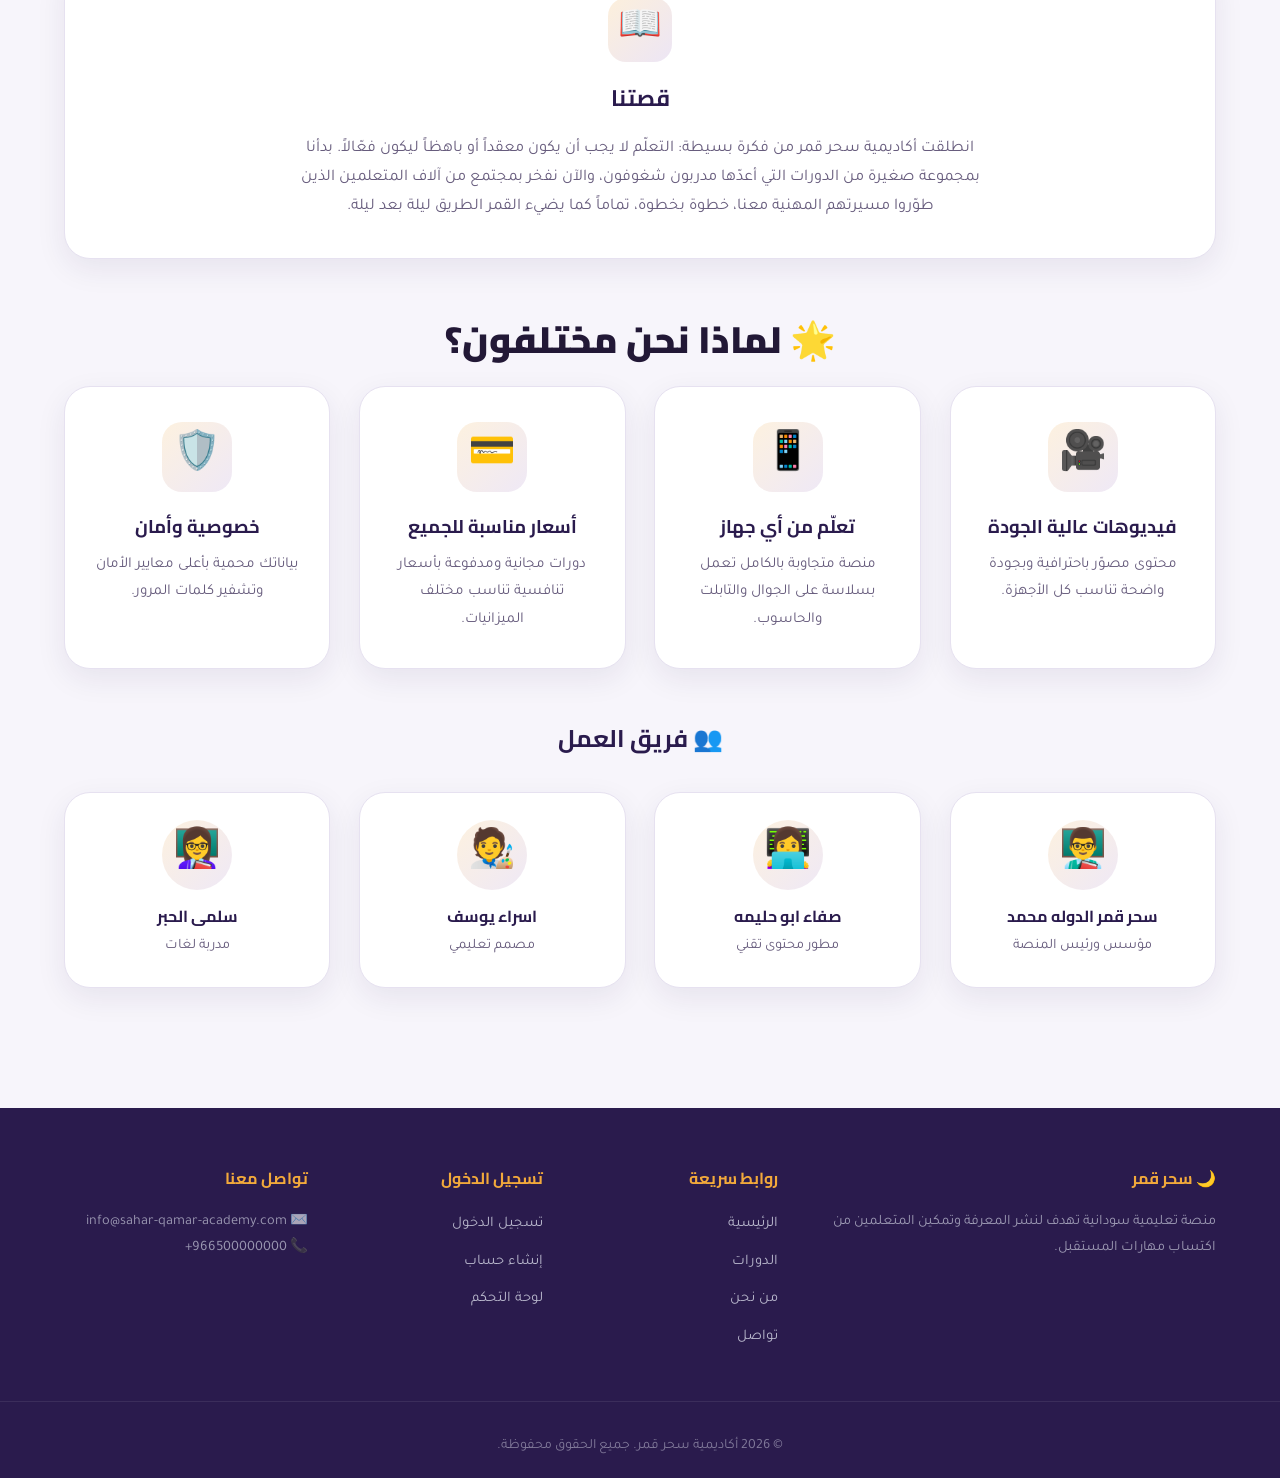
==== commit dacf4ecc: "Add files via upload" ====
--- a/about.html
+++ b/about.html
@@ -119,7 +119,7 @@
                     </div>
                     <div class="team-member">
                         <span class="team-emoji">👩‍💻</span>
-                      <h4<صفاء ابوحليمه ا</h4>
+                       <h4>صفاء ابو حليمه</h4>
                         <p>مطور محتوى تقني</p>
                     </div>
                     <div class="team-member">
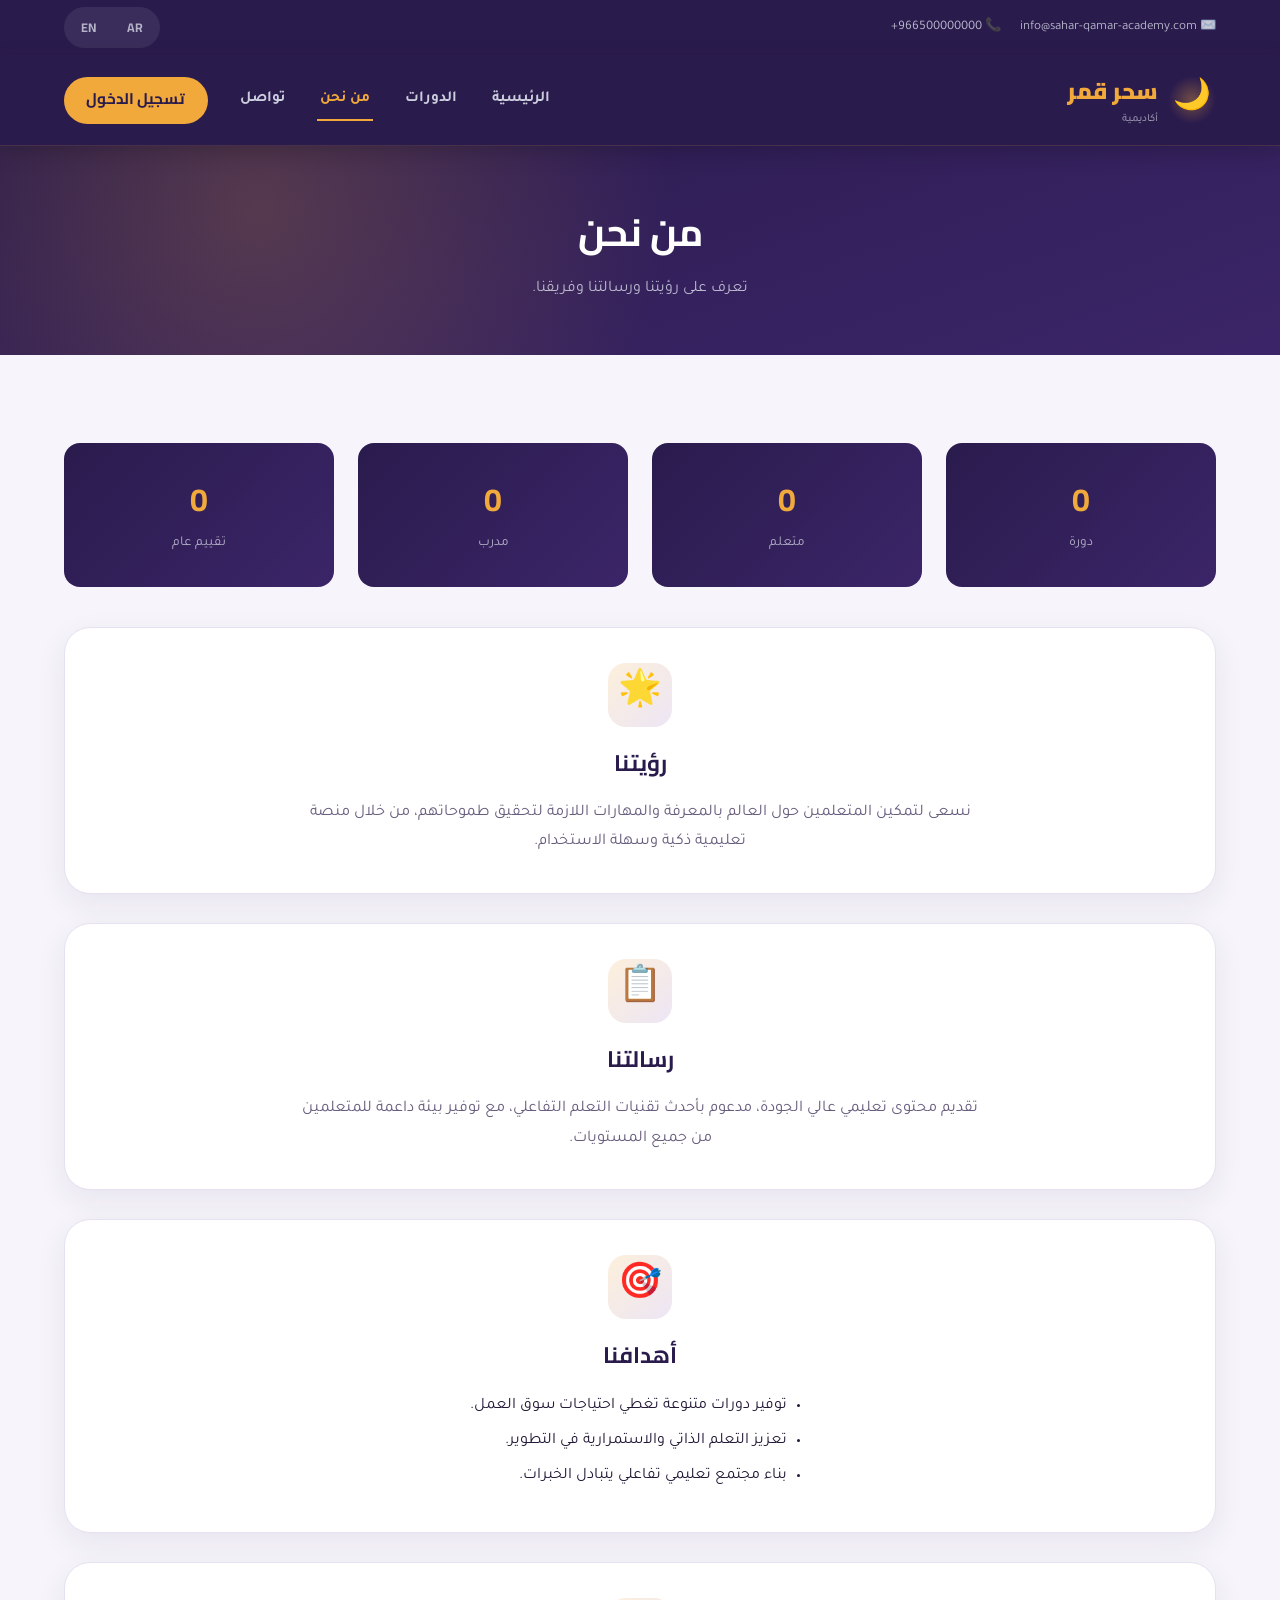
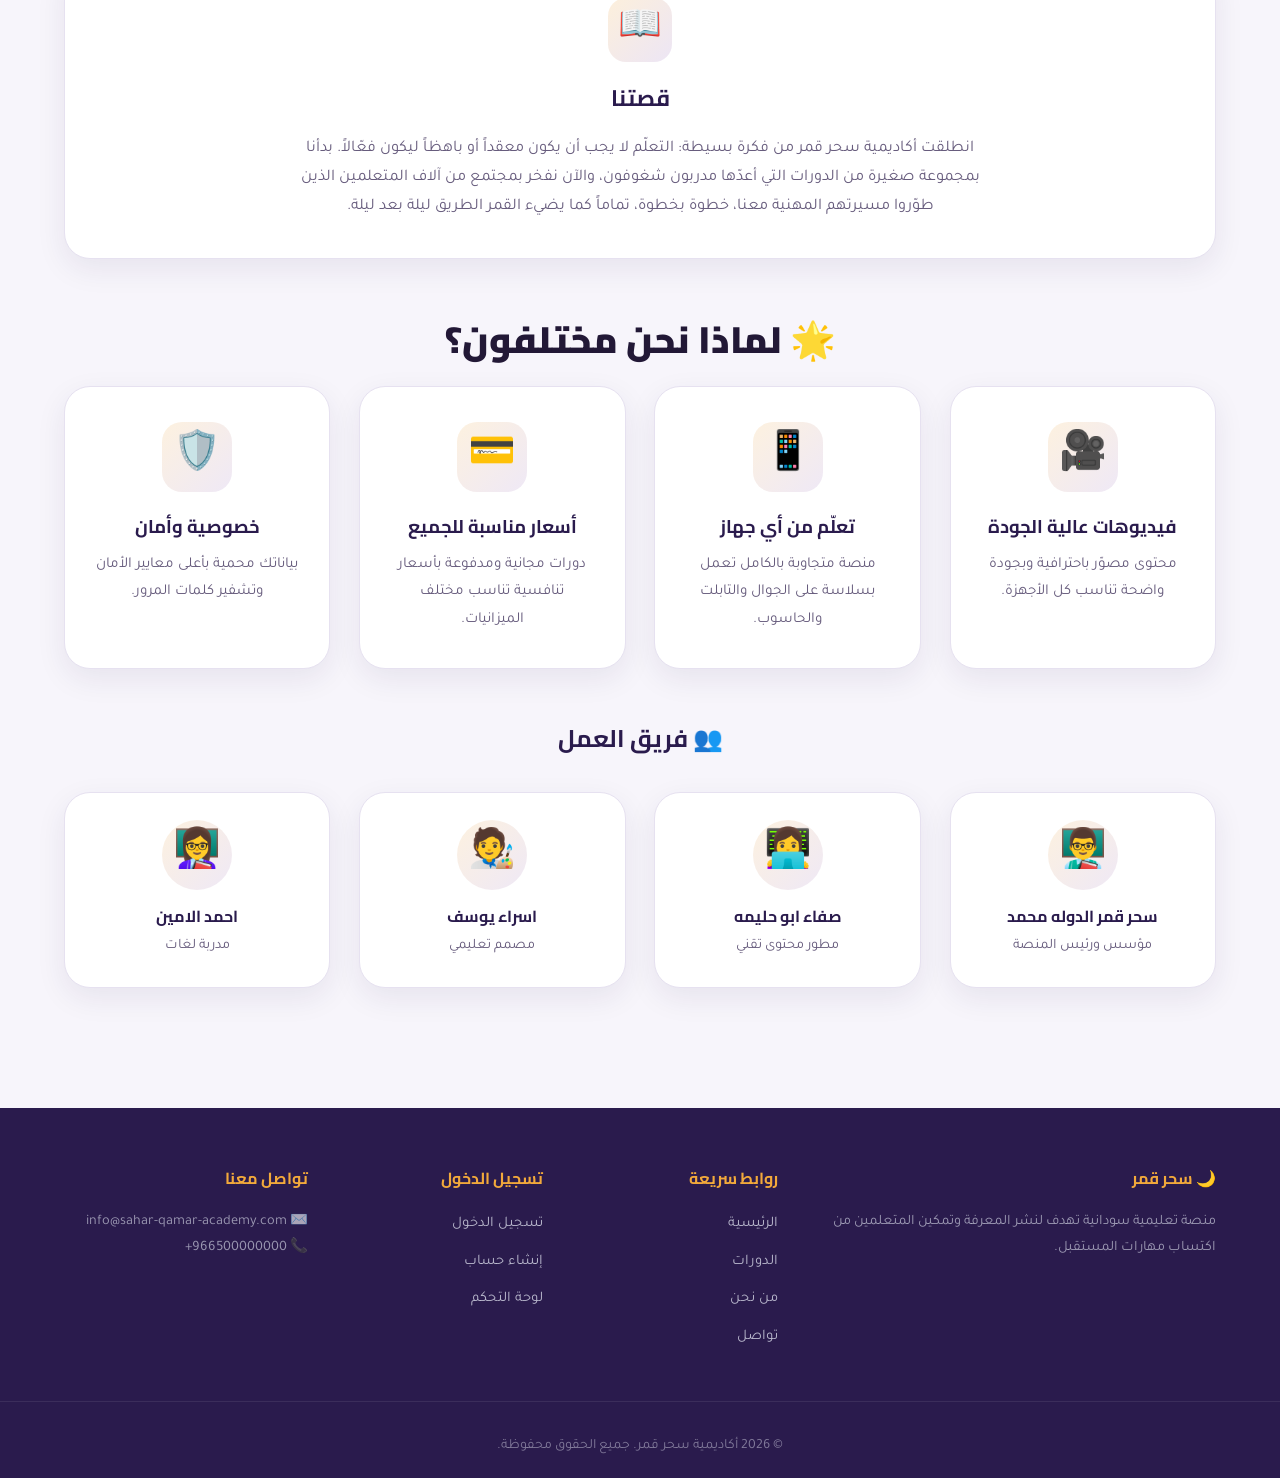
==== commit 7f639c26: "Add files via upload" ====
--- a/about.html
+++ b/about.html
@@ -129,7 +129,7 @@
                     </div>
                     <div class="team-member">
                         <span class="team-emoji">👩‍🏫</span>
-                        <h4>سلمى الحبر</h4>
+                        <h4>احمد الامين</h4>
                         <p>مدربة لغات</p>
                     </div>
                 </div>
